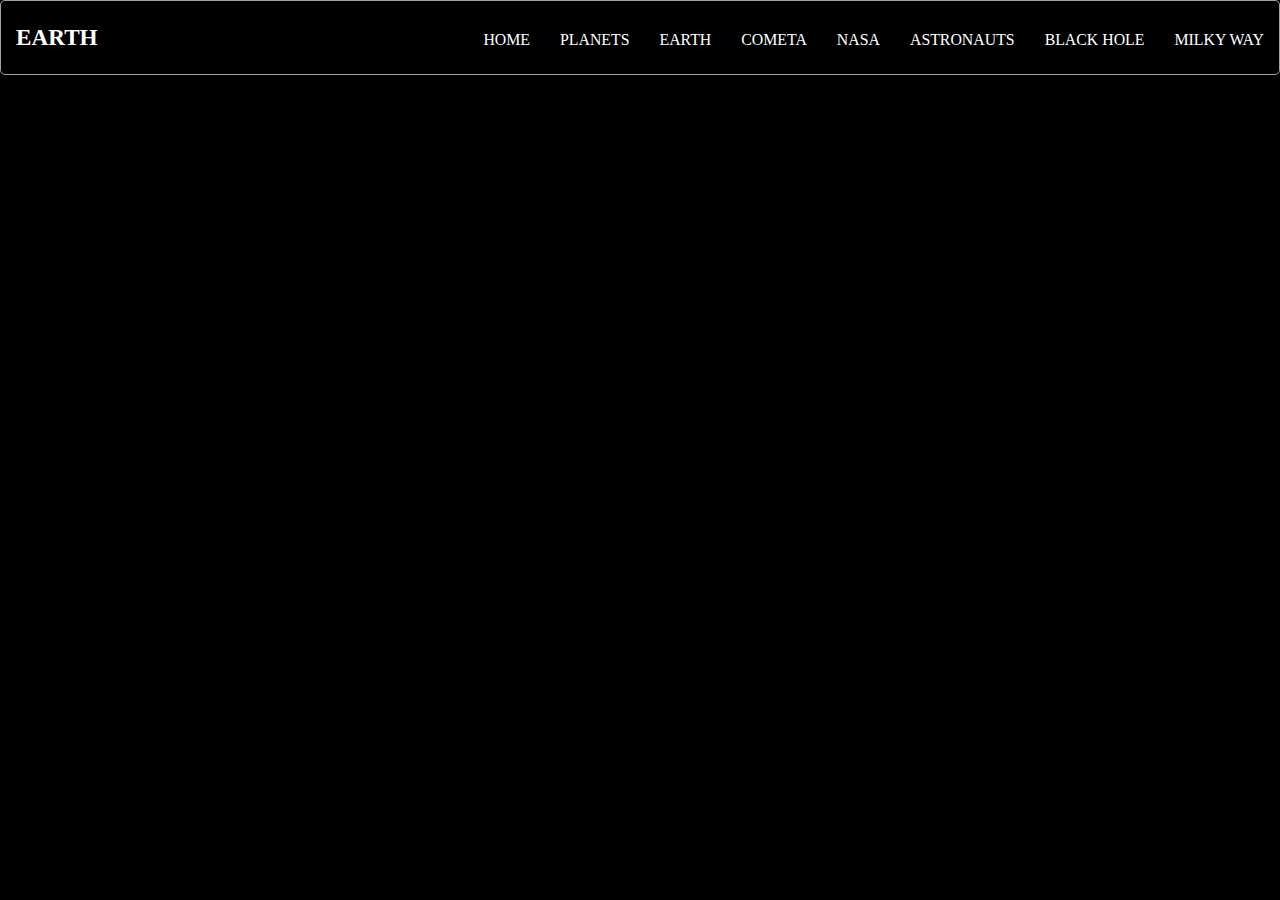
==== about earth.html @ 5690ccd5 "some new files and additions" ====
<!DOCTYPE html>
<html lang="en">
<head>
    <meta charset="UTF-8">
    <meta http-equiv="X-UA-Compatible" content="IE=edge">
    <meta name="viewport" content="width=device-width, initial-scale=1.0">
    <title>About Earth</title>
    <link rel="stylesheet" href="earth.css">
</head>
<body>
    <header class="header">
		<h1 class="logo"><a href="#">
            <div style="color:white ; font-family:'ZenDots-Regular'">Earth</div>
        </a></h1>
      <ul class="main-nav">
          <li><a href="#">Home</a></li>
          <li><a href="#">Planets</a></li>
          <li><a href="#">Earth</a></li>
          <li><a href="#">Cometa</a></li>
          <li><a href="#">NASA</a></li>
          <li><a href="#">Astronauts</a></li>
          <li><a href="#">Black Hole</a></li>
          <li><a href="#">Milky Way</a></li>
      </ul>
	</header> 
    
</body>
</html>
---- earth.css ----
* {
	box-sizing: border-box;
    margin: 0;
    padding: 0;
    
}
body {
	font-family: "Nunito";
	line-height: 1.6;
	margin: 0;
	min-height: 100vh;
	background-color: #000000;
}
ul {
  margin: 0;
  padding: 0;
  list-style: none;
}


h2,
h3,
a {
	color: #000000;
}

a {
	text-decoration: none;
}



.logo {
	margin: 0;
	font-size: 1.45em;
}

.main-nav {
	margin-top: 5px;
}
.logo a,
.main-nav a {
	padding: 10px 15px;
	text-transform: uppercase;
	text-align: center;
	display: block;
}

.main-nav a {
	color: #ffffff;
	font-size: .99em;
}

.main-nav a:hover {
	color: #ffffff;
}



.header {
	padding-top: .5em;
	padding-bottom: .5em;
	border: 1px solid #a2a2a2;
	background-color: #000000;
	-webkit-box-shadow: 0px 0px 14px 0px rgba(0,0,0,0.75);
	-moz-box-shadow: 0px 0px 14px 0px rgba(0,0,0,0.75);
	box-shadow: 0px 0px 14px 0px rgba(0,0,0,0.75);
	-webkit-border-radius: 5px;
	-moz-border-radius: 5px;
	border-radius: 5px;
	
}
@media (min-width: 769px) {
	.header,
	.main-nav {
		display: flex;
	}
	.header {
		flex-direction: column;
		align-items: center;
    	.header {
		width: 80%;
		margin: 0 auto;
		max-width: 1150px;
	}
	}
}




@media (min-width: 1025px) {
	.header {
		flex-direction: row;
		justify-content: space-between;
	}

}
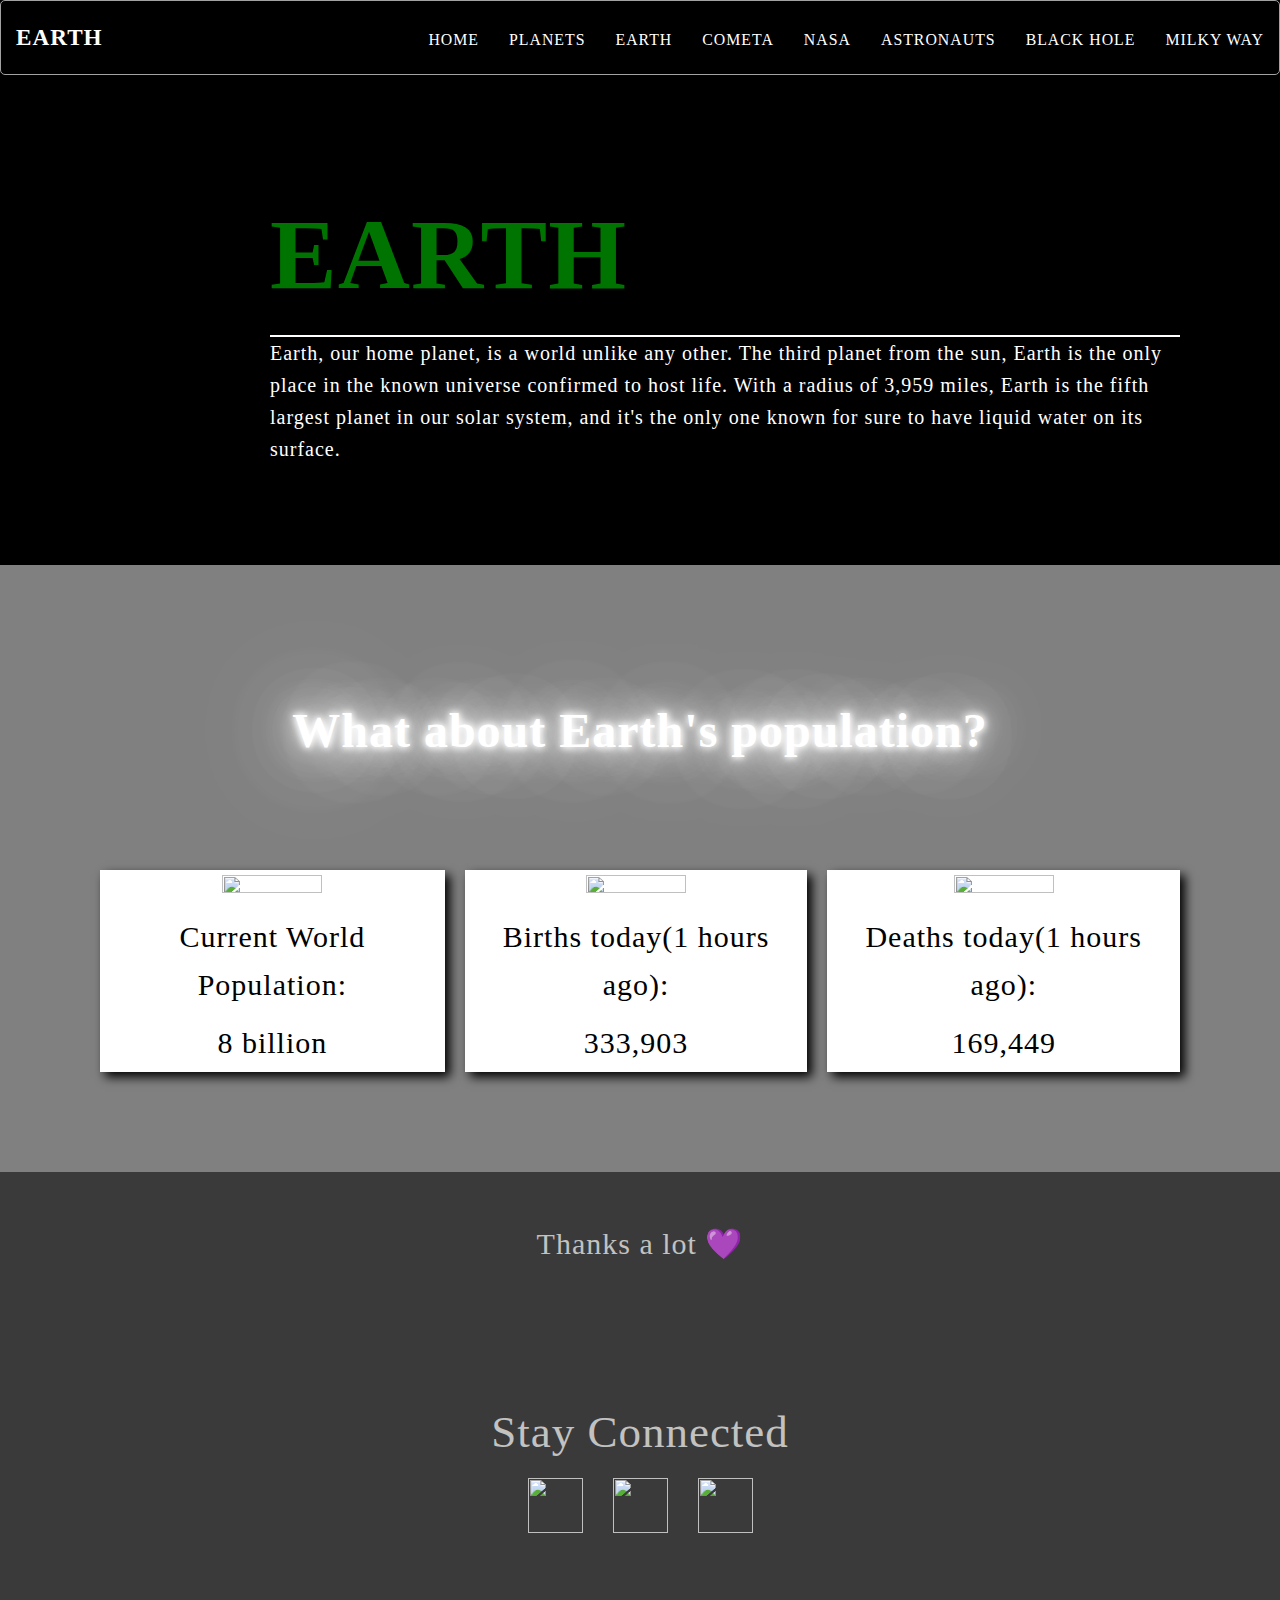
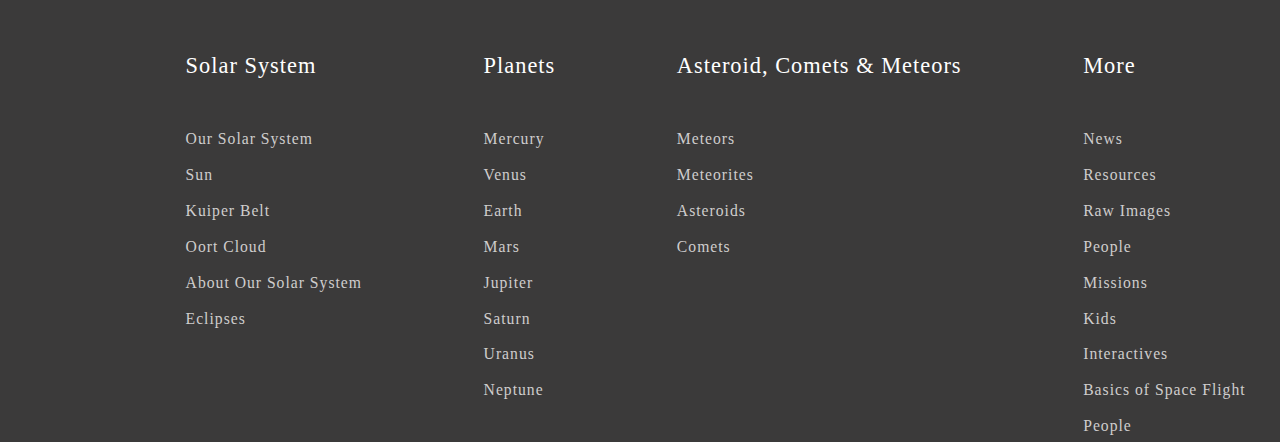
==== commit 95daa685: "Merge branch 'main' of https://github.com/sungatishe/Final-Front" ====
--- a/about earth.html
+++ b/about earth.html
@@ -23,6 +23,118 @@
           <li><a href="#">Milky Way</a></li>
       </ul>
 	</header> 
+
+    <div class = "container">
+        <div id = "imagee"><img src="b816154bfcafd54de5b4465ffab05d22.gif" alt=""></div>
+        <div id = "tex">
+            <h1 id = "topp">Earth</h1>
+            <div id = "tex2">Earth, our home planet, is a world unlike any other. The third planet from the sun, Earth is the only place in the known universe confirmed to host life. With a radius of 3,959 miles, Earth is the fifth largest planet in our solar system, and it's the only one known for sure to have liquid water on its surface.</div>
+        </div>
+    </div>
+
+    <div class = "card">
+        <div class = "tui">
+            <h1>What about Earth's population?</h1>
+            <div class = "container">
+                <div class="container1">
+                    <div id = "i"><img src="13-131252_pixel-heart-icon-pixel-heart-icon-png.png" width="100px" height="80%" alt=""></div>
+                    <div id = "h22">Current World Population:</div>
+                    <div id = "h22">8 billion</div>
+                </div>
+                <div class="container1">
+                    <div id = "i"><img src="pixel-art-baby-pacifier-vector-icon-8bit-game-white-background_360488-558.png" width="100px" height="80%" alt=""></div>
+                    <div id = "h22">Births today(1 hours ago):</div>
+                    <div id = "h22">333,903</div>
+                </div>
+                <div class="container1">
+                    <div id = "i"><img src="skull-131982518942814996.png" width="100px" height="80%" alt=""></div>
+                    <div id = "h22">Deaths today(1 hours ago):</div>
+                    <div id = "h22">169,449</div>
+                </div>
+            </div>
+        </div>
+        
+    </div>
+
+
+    <div id = "footerr">
+        <div id = "smile">
+            <br>
+            Thanks a lot 💜
+        </div>
+      
+        <div id = "stay">
+            Stay Connected
+        </div>
+        <div id = "soc">
+            <img src="tw.png" width="55px" height="55px" alt="">
+            <img src="fc.png"width="55px" height="55px" alt="">
+            <img src="in.png"  width="55px" height="55px" alt="">
+        </div>
+      
+        <div id = "container1">
+            <div class = "txtt">
+                Solar System
+                <br>
+                <br>
+                <ul class = "txtt2">
+                    <li><a href="#">Our Solar System</a></li>
+                    <li><a href="#">Sun</a></li>
+                    <li><a href="#">Kuiper Belt</a></li>
+                    <li><a href="#">Oort Cloud</a></li>
+                    <li><a href="#">About Our Solar System</a></li>
+                    <li><a href="#">Eclipses</a></li>
+                </ul>
+            </div>
+            <div class = "txtt">
+                Planets
+                <br>
+                <br>
+                <ul class="txtt2">
+                    <li><a href="#">Mercury</a></li>
+                    <li><a href="#">Venus</a></li>
+                    <li><a href="#">Earth</a></li>
+                    <li><a href="#">Mars</a></li>
+                    <li><a href="#">Jupiter</a></li>
+                    <li><a href="#">Saturn</a></li>
+                    <li><a href="#">Uranus</a></li>
+                    <li><a href="#">Neptune</a></li>
+                </ul>
+            </div>
+            <div class = "txtt">
+                Asteroid, Comets & Meteors
+                <br>
+                <br>
+                <ul class="txtt2">
+                    <li><a href="#">Meteors</a></li>
+                    <li><a href="#">Meteorites</a></li>
+                    <li><a href="#">Asteroids</a></li>
+                    <li><a href="#">Comets</a></li>
+                </ul>
+            </div>
+            <div class = "txtt">
+                More
+                <br>
+                <br>
+                <ul class="txtt2">
+                    <li><a href="#">News</a></li>
+                    <li><a href="#">Resources</a></li>
+                    <li><a href="#">Raw Images</a></li>
+                    <li><a href="#">People</a></li>
+                    <li><a href="#">Missions</a></li>
+                    <li><a href="#">Kids</a></li>
+                    <li><a href="#">Interactives</a></li>
+                    <li><a href="#">Basics of Space Flight</a></li>
+                    <li><a href="#">People</a></li>
+                </ul>
+            </div>
+            
+        </div>
+        
+      </div>
+
+
+    <script src="earscr.js"></script>
     
 </body>
 </html>--- a/earth.css
+++ b/earth.css
@@ -2,10 +2,12 @@
 	box-sizing: border-box;
     margin: 0;
     padding: 0;
+	letter-spacing: 1px;
+
     
 }
 body {
-	font-family: "Nunito";
+	font-family: 'ArcadeClassic';
 	line-height: 1.6;
 	margin: 0;
 	min-height: 100vh;
@@ -53,7 +55,9 @@
 
 .main-nav a:hover {
 	color: #ffffff;
-}
+	
+}
+
 
 
 
@@ -95,4 +99,143 @@
 		justify-content: space-between;
 	}
 
-}+}
+
+.container {
+	margin: 100px;
+	display: flex;
+	gap: 20px;
+}
+#tex {
+	margin-left: 150px;
+}
+#tex2 {
+	color: white;
+	font-size: 20px;
+	font-family: 'ArcadeClassic';
+}
+
+
+
+
+.card {
+	background-image: url('74b15cba6d83f1a7f158ad235a8ee812.gif');
+	background-size: cover;
+	background-color: grey;
+	background-blend-mode: multiply;
+	
+}
+.tui{
+	display: grid;
+	place-items: center;
+}
+.tui h1{
+	text-shadow:
+      0 0 7px #fff,
+      0 0 10px #fff,
+      0 0 21px #fff,
+      0 0 42px rgb(241, 243, 242),
+      0 0 82px rgb(241, 243, 242),
+      0 0 92px rgb(241, 243, 242),
+      0 0 102px rgb(241, 243, 242),
+      0 0 151px rgb(241, 243, 242);
+	margin-top: 10%;
+	color: white;
+	font-size: 300%;
+}
+
+#topp {
+	color: rgb(0, 116, 0); 
+	font-family: 'ArcadeClassic'; 
+	font-size:100px; 
+	border-bottom: 2px solid white;
+	text-align: left;
+	text-transform: uppercase;
+  }
+  #topp span {
+	display: inline-block;
+	animation: slideLeft 1.5s forwards;
+	opacity: 0;
+	transition-timing-function: cubic-bezier(0.075, 0.82, 0.165, 1);
+  }
+  .container1 {
+	background-color: #ffffff;
+	display: flex;
+	flex-direction: column;
+	align-items: center;
+	box-shadow: 5px 5px 10px;
+
+}
+#i {
+	margin: 5px;
+}
+
+#h22{
+	font-size: 30px;
+	margin: 5px;
+	text-align: center;
+	color: black;
+
+}
+
+  @keyframes slideLeft {
+	from {
+	  opacity: 0;
+	  transform: translateX(200px);
+	} 
+	to {
+	  opacity: 1;
+	  transform: translateX(0%);
+	}
+  }
+
+
+  #footerr {
+    background-image: url('DopeyHideousGelding-max-1mb.gif');
+    background-color: rgb(59, 58, 58);
+    background-blend-mode: multiply;
+	background-size: cover;
+
+}
+
+#smile {
+    color: #C2C2C1;
+    font-size: 30px;
+    text-align: center;
+}
+
+#stay{
+    margin-top: 10%;
+    font-size: 45px;
+    text-align: center;
+    color: #C2C2C1;
+}
+
+#soc {
+    margin-top: 10px;
+    display: flex;
+    justify-content: center;
+    gap: 30px
+}
+
+#container1{
+    display: flex;
+    /* flex-wrap: wrap; */
+    flex-direction: row;
+    margin-left: 5%;
+    margin-top: 9%;
+}
+
+.txtt {
+    font-size: 140%;
+    color: white;
+    margin-left: 10%;
+}
+.txtt a {
+    color: white;
+}
+
+.txtt2 a {
+    color: #cfcdcd;
+    font-size: 70%;
+}
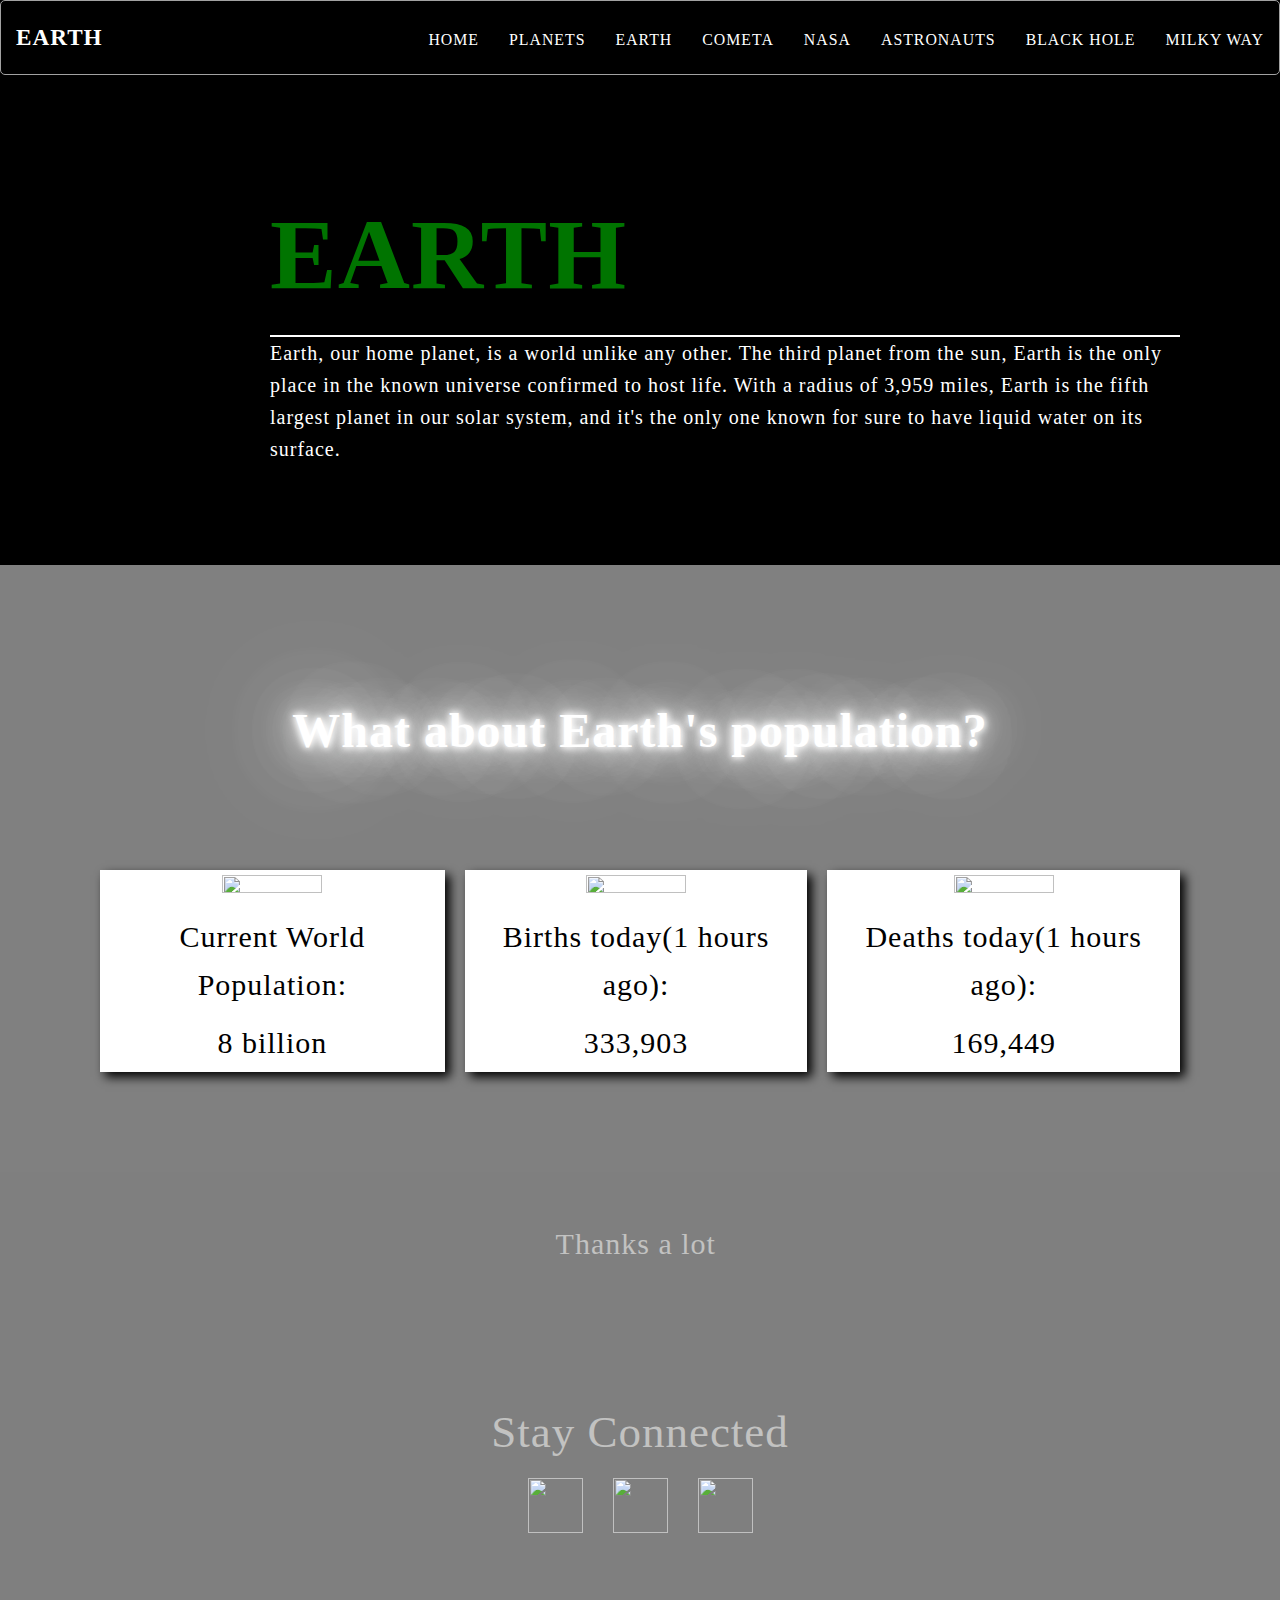
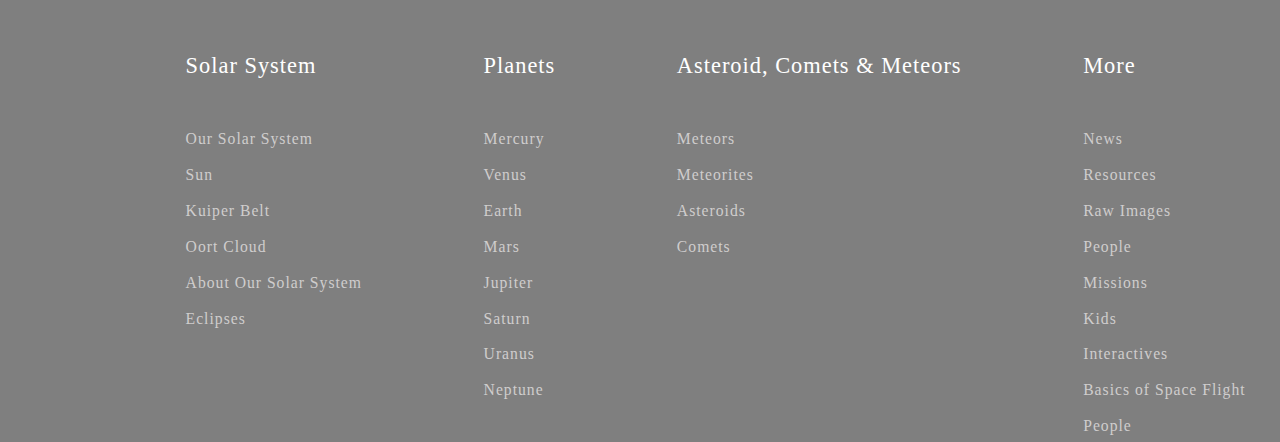
==== commit e0e02571: "new mods" ====
--- a/about earth.html
+++ b/about earth.html
@@ -60,7 +60,7 @@
     <div id = "footerr">
         <div id = "smile">
             <br>
-            Thanks a lot 💜
+            Thanks a lot <img src="668-6680380_purple-heart-pixel-purpleheart-pixelheart-purplepixelhe-purple-pixel.png" width="30px" alt="">
         </div>
       
         <div id = "stay">
--- a/earth.css
+++ b/earth.css
@@ -192,7 +192,7 @@
 
   #footerr {
     background-image: url('DopeyHideousGelding-max-1mb.gif');
-    background-color: rgb(59, 58, 58);
+    background-color: rgb(127, 127, 127);
     background-blend-mode: multiply;
 	background-size: cover;
 
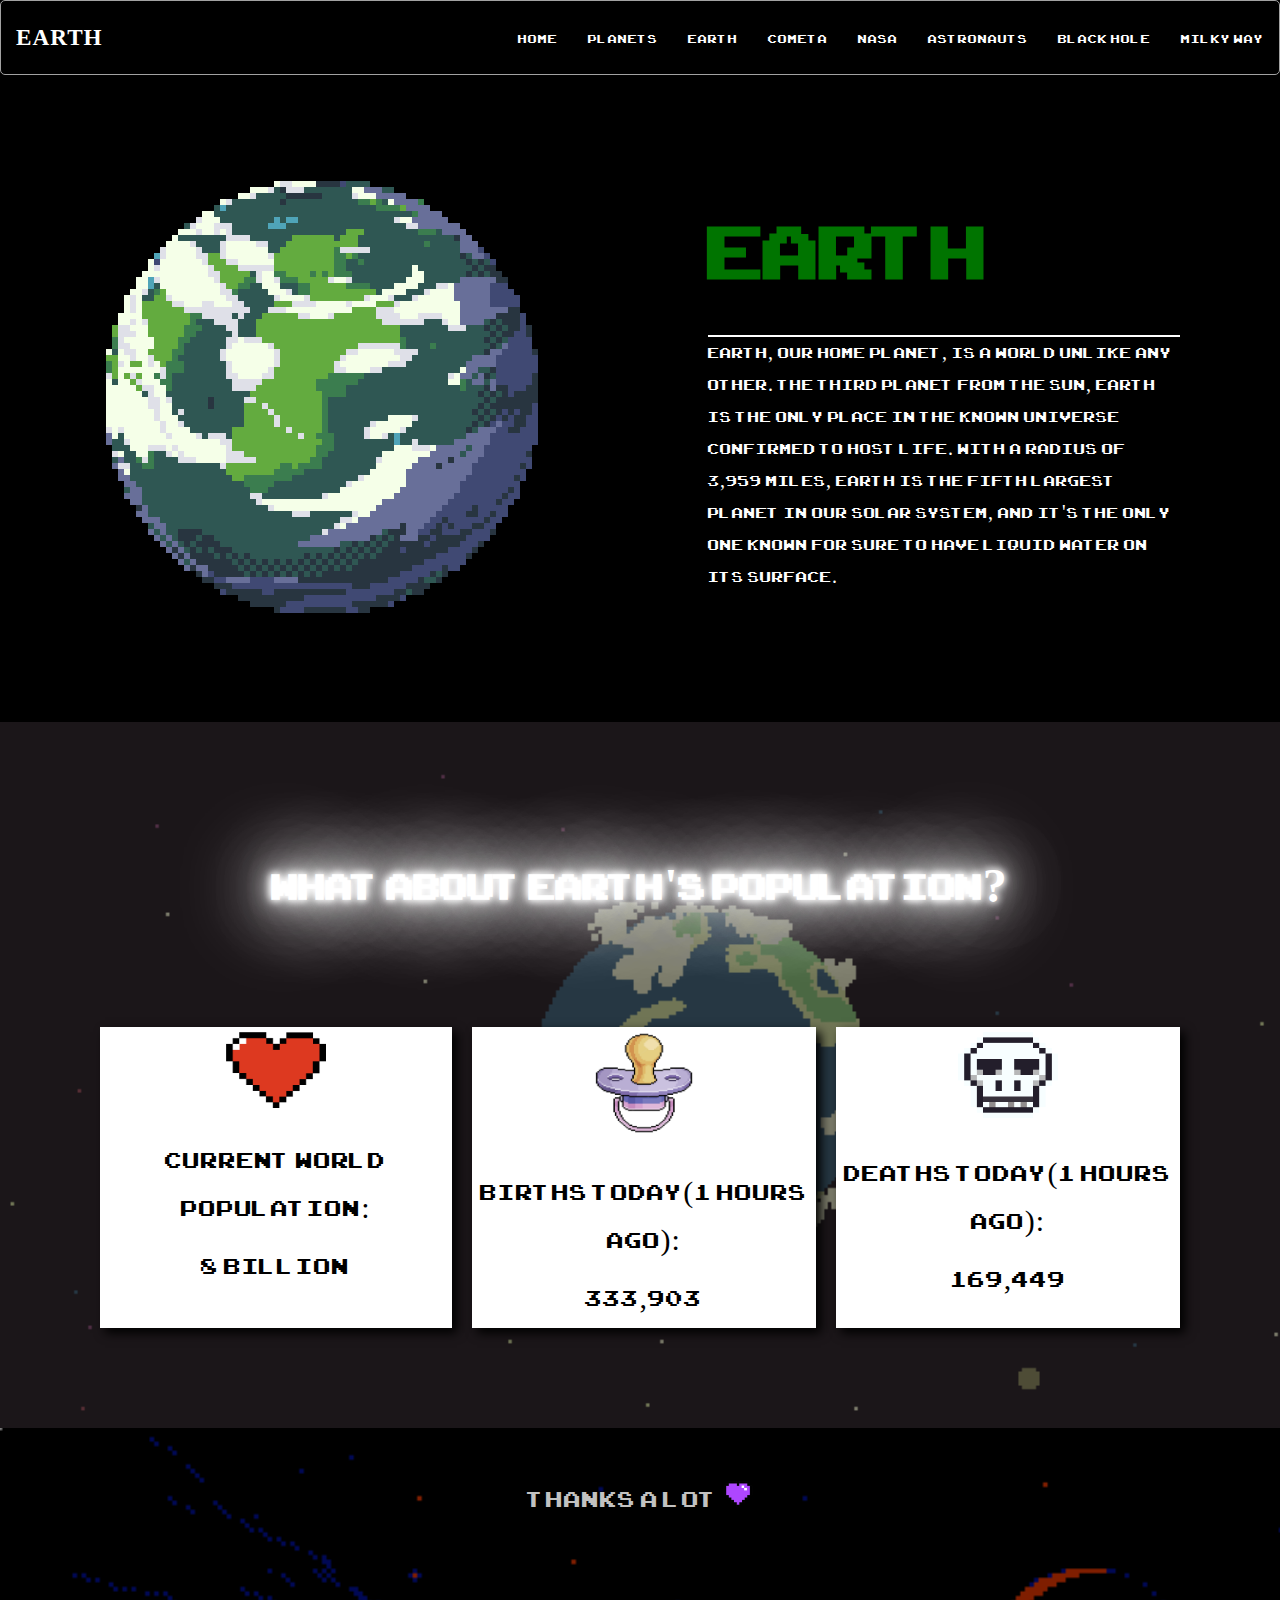
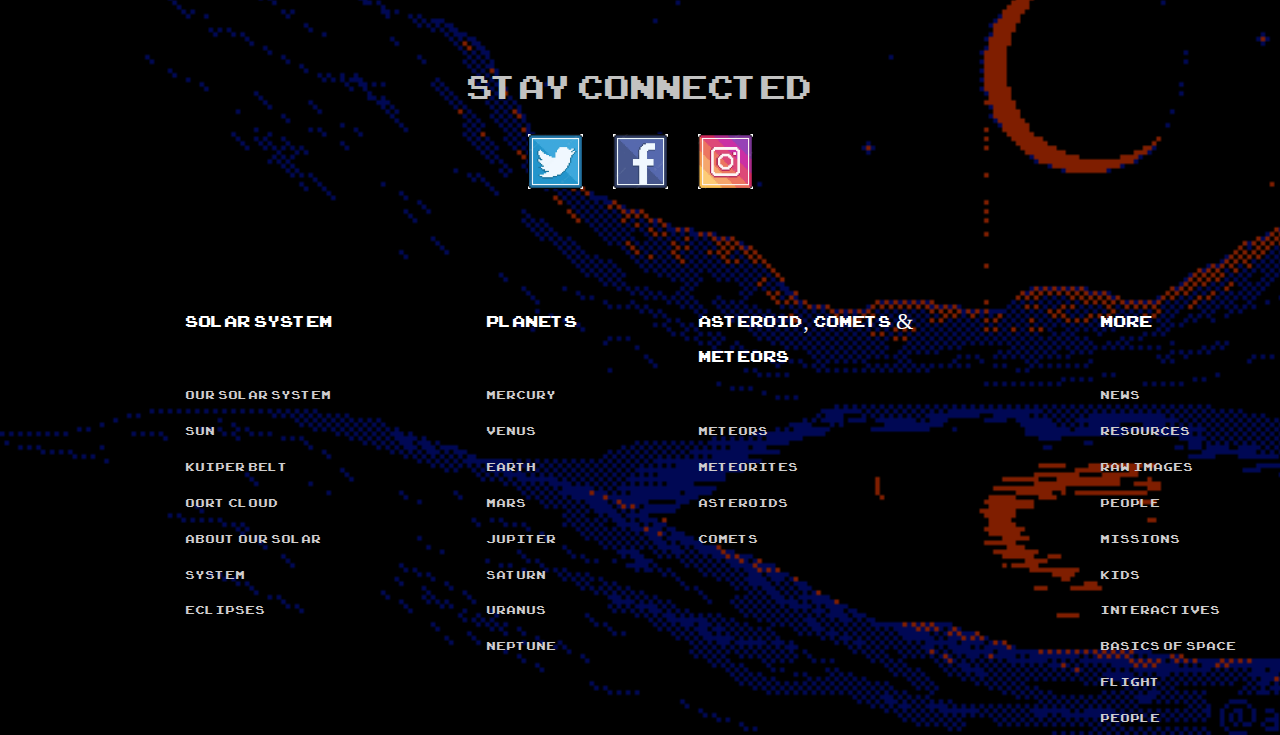
==== commit 2359ecbe: "r" ====
--- a/about earth.html
+++ b/about earth.html
@@ -13,14 +13,14 @@
             <div style="color:white ; font-family:'ZenDots-Regular'">Earth</div>
         </a></h1>
       <ul class="main-nav">
-          <li><a href="#">Home</a></li>
-          <li><a href="#">Planets</a></li>
-          <li><a href="#">Earth</a></li>
-          <li><a href="#">Cometa</a></li>
-          <li><a href="#">NASA</a></li>
-          <li><a href="#">Astronauts</a></li>
-          <li><a href="#">Black Hole</a></li>
-          <li><a href="#">Milky Way</a></li>
+          <li><a href="index.html">Home</a></li>
+          <li><a href="About Solar System.html">Planets</a></li>
+          <li><a href="about earth.html">Earth</a></li>
+          <li><a href="index2.html">Cometa</a></li>
+          <li><a href="index1.html">NASA</a></li>
+          <li><a href="astro.html">Astronauts</a></li>
+          <li><a href="blackhole.html">Black Hole</a></li>
+          <li><a href="milky_way.html">Milky Way</a></li>
       </ul>
 	</header> 
 
--- a/earth.css
+++ b/earth.css
@@ -1,3 +1,7 @@
+@import url('https://fonts.cdnfonts.com/css/arcade-classic');
+@import url('https://fonts.cdnfonts.com/css/nunito');
+
+
 * {
 	box-sizing: border-box;
     margin: 0;
@@ -6,8 +10,12 @@
 
     
 }
+@font-face {
+	font-family: ARCADECLASSIC;
+	src: url(ARCADECLASSIC.TTF);
+}
 body {
-	font-family: 'ArcadeClassic';
+	font-family: ARCADECLASSIC;
 	line-height: 1.6;
 	margin: 0;
 	min-height: 100vh;
